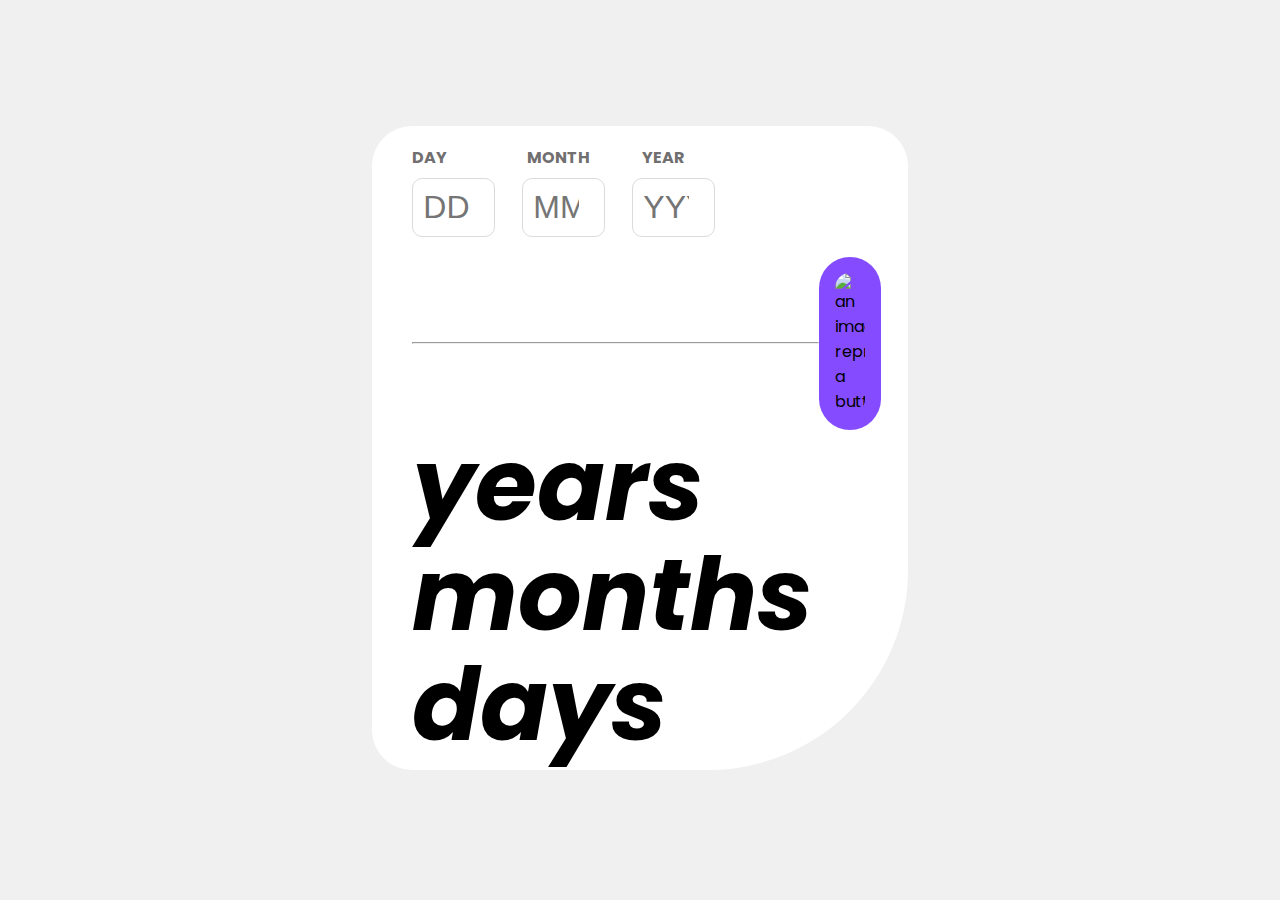
==== index.html @ 61ee2f87 "progress commit" ====
<!DOCTYPE html>
<html lang="en">
<head>
    <meta charset="UTF-8">
    <meta name="viewport" content="width=device-width, initial-scale=1.0">
    <title>Document</title>
    <style>
  @import url('https://fonts.googleapis.com/css2?family=Poppins:ital,wght@0,700;1,400;1,800&display=swap');
        :root{
            --purple: hsl(259, 100%, 65%);
            --big: 32px;
            --bigger: 100px;
            --off-white:hsl(0, 0%, 94%);
            --white:hsl(0, 0%, 100%);
            --Light-grey: hsl(0, 0%, 86%);
            --Smokey-grey: hsl(0, 1%, 44%);
            }
            body{
                background-color: var(--off-white);
                font-family: 'Poppins', sans-serif;
            }

        .main{
            background-color:var(--white) ;
            width: 40%;
            padding-left: 30px;
            border-radius: 40px;
            border-bottom-right-radius:200px;
            margin-left: auto;
            margin-right: auto;
            margin-top: 10%;
            margin-bottom: 10%;
        }
        #all{
            padding: 2%;
            width: 100%;
        }
        .container {
            width: 80%;
            color: var(--Smokey-grey);
        }

        .sectionA {
            display: grid;
            gap: 0;
            grid-template-columns: repeat(3,  1fr);
            width: 85% ;
        }
        form{
            display: flex;
            padding-bottom: 20px;
            justify-content: space-between;
            grid-column: span 3;
            width: 88%;
        }
        h4{
            width: 33%; 
            margin:0.5em ;
            margin-left: 0;
        }
        input{
            width: 20%;
            padding:10px ;
            border: 1px solid var(--Light-grey);
            border-radius: 10px;
            color: var(--Smokey-grey);
            font-size: var(--big); 
        }
        img{
            width: 6%;
            background-color: var(--purple) ;
            border-radius: 3em;
            padding: 1em;
        }
        .flex{
            display: flex;
            align-items: center;   
        }
        hr{
            width: 80%;
            margin: 0;
            padding: 0;
            color: var(--Light-grey);
            
        }
        .txt{
            font-size: var(--bigger);
            line-height: 1.1;


        }
        .text{
            color: var(--purple);
            font-size: var(--bigger);
            width: 100%;

        }
        p,strong, span{
            margin: 0;
            padding: 0;
            margin-bottom: 0;
        }
    </style>
</head>
<body>
    <div class="main">
      <div id="all">
            <div class="container"> 
                <div class="sectionA">
                    <h4 id="date">DAY</h4>
                    <h4 id="month">MONTH</h4>
                    <h4 id="year">YEAR</h4>
                    <form>
                        <input id="inputDD" type="number" min="1" max="31" placeholder="DD" required>
                        <input id="inputMM" type="number" min="1" max="12" placeholder="MM" required>
                        <input id="inputYY" type="number" min="1900" max="2023" placeholder="YYYY" required>
                    </form>
                    <span id="invalid"></span>
                    <span id="invalides"></span>
                    <span id="invalider"></span>
                </div> 
            </div>
            <div class="flex">
                <hr/>
                <img src="assets/images/icon-arrow.svg" class="btn" alt="an image representing a button"/>
            </div>
            <div class="txt">
                <p><i><strong><span id="yr" class="text">--</span> years</strong></i></p>
                <p><i><strong><span id="mnth" class="text">--</span> months</strong></i></p>
                <p><i><strong><span id="dy" class="text">--</span> days</strong></i></p>
            </div>

        </div>
    </div>
    <script src="index.js"></script>
</body>
</html>
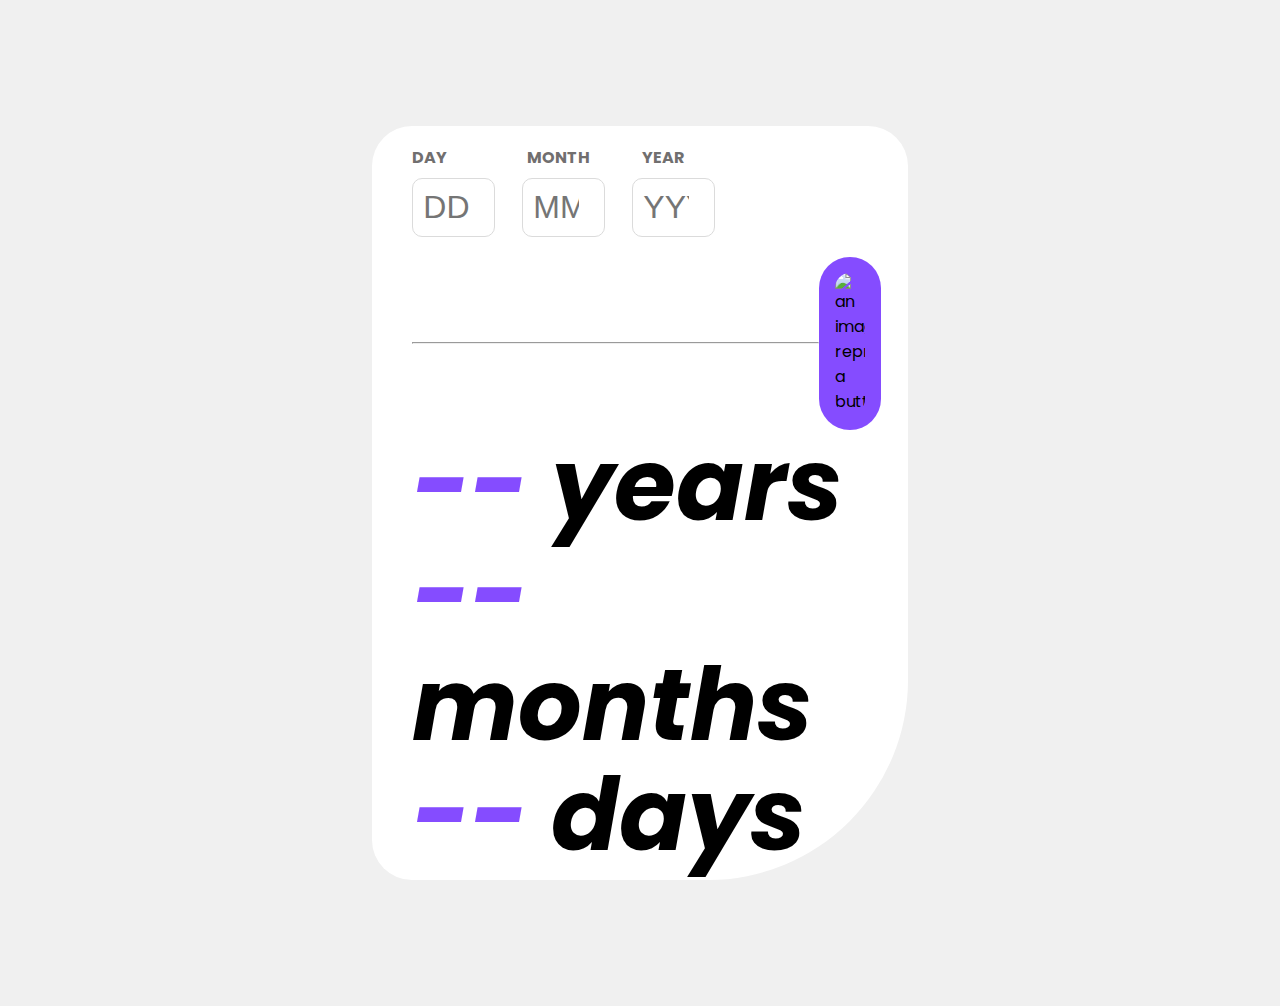
==== commit a71fc6a3: "progress commit" ====
--- a/index.html
+++ b/index.html
@@ -3,7 +3,7 @@
 <head>
     <meta charset="UTF-8">
     <meta name="viewport" content="width=device-width, initial-scale=1.0">
-    <title>Document</title>
+    <title>Age Calculator</title>
     <style>
   @import url('https://fonts.googleapis.com/css2?family=Poppins:ital,wght@0,700;1,400;1,800&display=swap');
         :root{
@@ -66,11 +66,29 @@
             color: var(--Smokey-grey);
             font-size: var(--big); 
         }
+
+        input:hover{
+            width: 20%;
+            padding:10px ;
+            border: 1px solid var(--purple);
+            border-radius: 10px;
+            color: black;
+            font-size: var(--big); 
+            cursor: pointer;
+        }
+
         img{
             width: 6%;
             background-color: var(--purple) ;
             border-radius: 3em;
             padding: 1em;
+        }
+        .btn:hover{
+            width: 6%;
+            background-color: black;
+            border-radius: 3em;
+            padding: 1em;
+            cursor: pointer;
         }
         .flex{
             display: flex;
@@ -111,9 +129,9 @@
                     <h4 id="month">MONTH</h4>
                     <h4 id="year">YEAR</h4>
                     <form>
-                        <input id="inputDD" type="number" min="1" max="31" placeholder="DD" required>
-                        <input id="inputMM" type="number" min="1" max="12" placeholder="MM" required>
-                        <input id="inputYY" type="number" min="1900" max="2023" placeholder="YYYY" required>
+                        <input id="inputDD" type="number" placeholder="DD" required>
+                        <input id="inputMM" type="number"  placeholder="MM" required>
+                        <input id="inputYY" type="number" placeholder="YYYY" required>
                     </form>
                     <span id="invalid"></span>
                     <span id="invalides"></span>
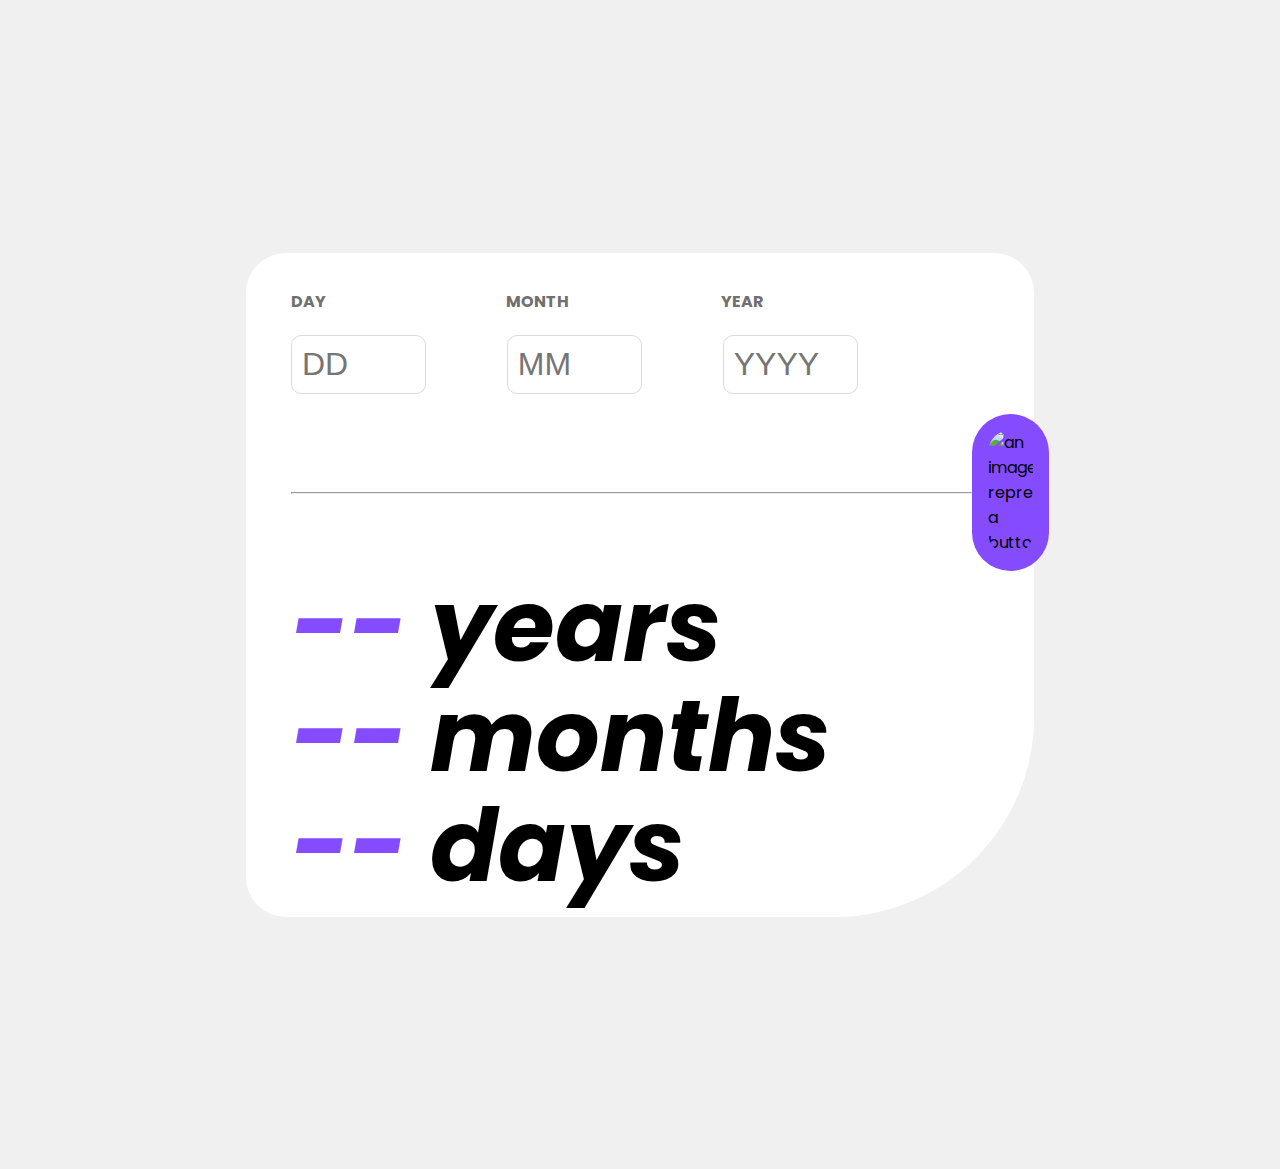
==== commit 28a15bc5: "progress commit" ====
--- a/index.html
+++ b/index.html
@@ -4,121 +4,7 @@
     <meta charset="UTF-8">
     <meta name="viewport" content="width=device-width, initial-scale=1.0">
     <title>Age Calculator</title>
-    <style>
-  @import url('https://fonts.googleapis.com/css2?family=Poppins:ital,wght@0,700;1,400;1,800&display=swap');
-        :root{
-            --purple: hsl(259, 100%, 65%);
-            --big: 32px;
-            --bigger: 100px;
-            --off-white:hsl(0, 0%, 94%);
-            --white:hsl(0, 0%, 100%);
-            --Light-grey: hsl(0, 0%, 86%);
-            --Smokey-grey: hsl(0, 1%, 44%);
-            }
-            body{
-                background-color: var(--off-white);
-                font-family: 'Poppins', sans-serif;
-            }
-
-        .main{
-            background-color:var(--white) ;
-            width: 40%;
-            padding-left: 30px;
-            border-radius: 40px;
-            border-bottom-right-radius:200px;
-            margin-left: auto;
-            margin-right: auto;
-            margin-top: 10%;
-            margin-bottom: 10%;
-        }
-        #all{
-            padding: 2%;
-            width: 100%;
-        }
-        .container {
-            width: 80%;
-            color: var(--Smokey-grey);
-        }
-
-        .sectionA {
-            display: grid;
-            gap: 0;
-            grid-template-columns: repeat(3,  1fr);
-            width: 85% ;
-        }
-        form{
-            display: flex;
-            padding-bottom: 20px;
-            justify-content: space-between;
-            grid-column: span 3;
-            width: 88%;
-        }
-        h4{
-            width: 33%; 
-            margin:0.5em ;
-            margin-left: 0;
-        }
-        input{
-            width: 20%;
-            padding:10px ;
-            border: 1px solid var(--Light-grey);
-            border-radius: 10px;
-            color: var(--Smokey-grey);
-            font-size: var(--big); 
-        }
-
-        input:hover{
-            width: 20%;
-            padding:10px ;
-            border: 1px solid var(--purple);
-            border-radius: 10px;
-            color: black;
-            font-size: var(--big); 
-            cursor: pointer;
-        }
-
-        img{
-            width: 6%;
-            background-color: var(--purple) ;
-            border-radius: 3em;
-            padding: 1em;
-        }
-        .btn:hover{
-            width: 6%;
-            background-color: black;
-            border-radius: 3em;
-            padding: 1em;
-            cursor: pointer;
-        }
-        .flex{
-            display: flex;
-            align-items: center;   
-        }
-        hr{
-            width: 80%;
-            margin: 0;
-            padding: 0;
-            color: var(--Light-grey);
-            
-        }
-        .txt{
-            font-size: var(--bigger);
-            line-height: 1.1;
-
-
-        }
-        .text{
-            color: var(--purple);
-            font-size: var(--bigger);
-            width: 100%;
-
-        }
-        p,strong, span{
-            margin: 0;
-            padding: 0;
-            margin-bottom: 0;
-        }
-    </style>
+    <link rel="stylesheet" href="style.css">
 </head>
 <body>
     <div class="main">
--- a/style.css
+++ b/style.css
@@ -0,0 +1,320 @@
+@import url('https://fonts.googleapis.com/css2?family=Poppins:ital,wght@0,700;1,400;1,800&display=swap');
+
+:root {
+    --purple: hsl(259, 100%, 65%);
+    --big: 32px;
+    --bigger: 100px;
+    --off-white: hsl(0, 0%, 94%);
+    --white: hsl(0, 0%, 100%);
+    --Light-grey: hsl(0, 0%, 86%);
+    --Smokey-grey: hsl(0, 1%, 44%);
+}
+
+body {
+    background-color: var(--off-white);
+    font-family: 'Poppins', sans-serif;
+}
+.main{
+    background-color:var(--white) ;
+    width: 40%;
+    padding-left: 30px;
+    border-radius: 40px;
+    border-bottom-right-radius:200px;
+    margin-left: auto;
+    margin-right: auto;
+    margin-top: 10%;
+    margin-bottom: 10%;
+
+}
+
+#all{
+    padding: 2%;
+    width: 100%;
+}
+
+.container {
+    width: 100%; /* Adjust width for responsiveness */
+    color: var(--Smokey-grey);
+}
+
+
+.sectionA {
+    display: grid;
+    gap: 0;
+    grid-template-columns: repeat(3,  1fr);
+    width: 85% ;
+}
+
+form {
+    display: flex;
+    padding-bottom: 20px;
+    justify-content: space-between;
+    grid-column: span 3;
+    width: 88%;
+}
+
+/* Adjust input width for responsiveness */
+input {
+    width: 20%;
+    padding: 10px;
+    border: 1px solid var(--Light-grey);
+    border-radius: 10px;
+    color: var(--Smokey-grey);
+    font-size: var(--big);
+}
+
+input:hover {
+    border: 1px solid var(--purple);
+    color: black;
+    cursor: pointer;
+}
+
+img{
+    width: 6%;
+    background-color: var(--purple) ;
+    border-radius: 3em;
+    padding: 1em;
+    -webkit-border-radius: 3em;
+    -moz-border-radius: 3em;
+    -ms-border-radius: 3em;
+    -o-border-radius: 3em;
+}
+.btn {
+    width: 6%;
+    /Adjustwidthforresponsiveness/background-color: var(--purple);
+    border-radius: 3em;
+    padding: 1em;
+    -webkit-border-radius: 3em;
+    -moz-border-radius: 3em;
+    -ms-border-radius: 3em;
+    -o-border-radius: 3em;
+}
+
+.btn:hover {
+    background-color: black;
+    cursor: pointer;
+}
+
+.flex {
+    display: flex;
+    align-items: center;
+}
+
+hr {
+    width: 100%;
+    margin: 0;
+    padding: 0;
+    color: var(--Light-grey);
+}
+
+.txt {
+    font-size: var(--bigger);
+    line-height: 1.1;
+}
+
+.text {
+    color: var(--purple);
+    font-size: var(--bigger);
+    width: 100%;
+}
+
+p,
+strong,
+span {
+    margin: 0;
+    padding: 0;
+    margin-bottom: 0;
+}
+
+/* Media Queries for Different Screen Sizes */
+
+/* Small Screens */
+@media (max-width: 576px) {
+    .main {
+        width: 90%;
+        height: 70vh; /* Increase height for smaller screens */
+        margin: 20% auto;
+    }
+
+    form{
+        display: flex;
+        padding-bottom: 20px;
+        justify-content: space-between;
+        grid-column: span 3;
+        width: 100%;
+    }
+
+    h4 {
+        width: 100%;
+        margin:0.5em ;
+        margin-left: 0;
+    }
+    
+    input{
+        width: 40%;
+        padding:10px ;
+        border: 1px solid var(--Light-grey);
+        border-radius: 10px;
+        color: var(--Smokey-grey);
+        font-size: var(--big);
+        -webkit-border-radius:;
+        -moz-border-radius:;
+        -ms-border-radius:;
+        -o-border-radius:;
+}
+    /* Adjust font sizes for smaller screens */
+    .txt,
+    .text {
+        font-size: 60px;
+    }
+
+    /* Adjust font size for smaller screens */
+    .sectionA h4 {
+        width: 100%;
+    }
+}
+
+@media (min-width: 577px) and (max-width: 840px) {
+    .main {
+        width: 90%;
+        height: 80vh; /* Increase height for smaller screens */
+        margin: 20% auto;
+    }
+
+    form{
+        display: flex;
+        padding-bottom: 20px;
+        justify-content: space-between;
+        grid-column: span 3;
+        width: 90%;
+        margin-left: auto;
+        margin-right: auto;
+    }
+
+    /* Adjust font sizes for smaller screens */
+  
+    .txt,
+    .text {
+        font-size: 80px;
+    }
+
+    /* Adjust font size for smaller screens */
+    
+        .sectionA {
+            display: grid;
+            gap: 0;
+            grid-template-columns: repeat(3,  1fr);
+            width: 85% ;
+            margin-left: 10px;
+            margin-right: auto;
+        }
+    
+    h4 {
+        width: 65%;
+        margin:0.5em ;
+        margin-left: auto;
+        margin-right: auto;
+    }
+}
+
+
+@media (min-width: 1096px) and (max-width: 1496px) {
+    .main {
+        width: 60%;
+        height: auto; /* Increase height for smaller screens */
+        margin: 20% auto;
+    }
+
+    /* Adjust font sizes for smaller screens */
+  
+    .txt,
+    .text {
+        font-size: var(--bigger);
+    }
+
+    /* Adjust font size for smaller screens */
+    .sectionA h4 {
+        width: 100%;
+    }
+}
+
+
+
+/* Large Screens */
+@media (min-width: 840px) and (max-width:1096px) {
+    /* Additional styles for large screens */
+    .main{
+        background-color:var(--white) ;
+        width: 80%;
+        padding-left: 30px;
+        border-radius: 40px;
+        border-bottom-right-radius:200px;
+        margin-left: auto;
+        margin-right: auto;
+        margin-top: 10%;
+        margin-bottom: 10%;
+        height: 60vh;
+        padding-bottom: 0;
+        -webkit-border-radius:;
+        -moz-border-radius:;
+        -ms-border-radius:;
+        -o-border-radius:;
+}
+    #all{
+        padding: 2%;
+        width: 100%;
+    }
+    .container {
+        width: 80%;
+        color: var(--Smokey-grey);
+    }
+    
+    .sectionA {
+        display: grid;
+        gap: 0;
+        grid-template-columns: repeat(3,  1fr);
+        width: 85% ;
+    }
+    form{
+        display: flex;
+        padding-bottom: 20px;
+        justify-content: space-between;
+        grid-column: span 3;
+        width: 88%;
+    }
+
+    input{
+        width: 20%;
+        padding:10px ;
+        border: 1px solid var(--Light-grey);
+        border-radius: 10px;
+        color: var(--Smokey-grey);
+        font-size: var(--big);
+        -webkit-border-radius:;
+        -moz-border-radius:;
+        -ms-border-radius:;
+        -o-border-radius:;
+}
+    /* Adjust font sizes for large screens */
+
+    
+    .txt,
+    .text {
+        font-size: 90px;
+    }
+    input{
+        font-size: var(--big);
+    }
+    h4{
+        width: 33%; 
+        margin:0.5em ;
+        margin-left: 0;
+    }
+    
+    img{
+        width: 2%;
+        background-color: var(--purple) ;
+        border-radius: 3em;
+        padding: 1em;
+    }
+}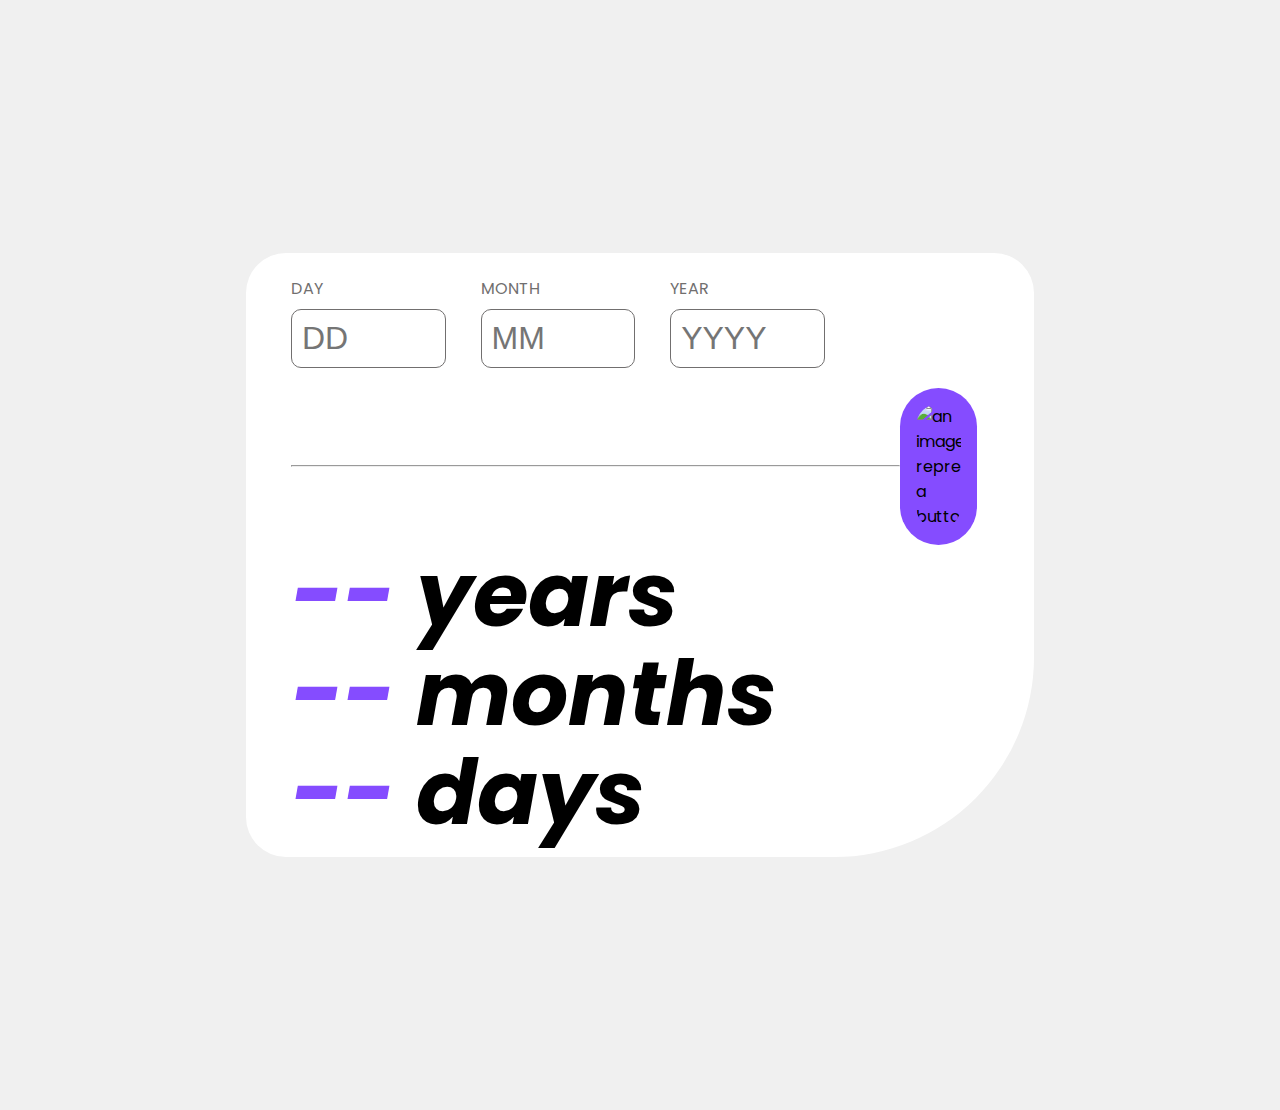
==== commit eb162422: "progress commit" ====
--- a/index.html
+++ b/index.html
@@ -9,21 +9,21 @@
 <body>
     <div class="main">
       <div id="all">
-            <div class="container"> 
-                <div class="sectionA">
-                    <h4 id="date">DAY</h4>
-                    <h4 id="month">MONTH</h4>
-                    <h4 id="year">YEAR</h4>
-                    <form>
-                        <input id="inputDD" type="number" placeholder="DD" required>
-                        <input id="inputMM" type="number"  placeholder="MM" required>
-                        <input id="inputYY" type="number" placeholder="YYYY" required>
-                    </form>
-                    <span id="invalid"></span>
-                    <span id="invalides"></span>
-                    <span id="invalider"></span>
-                </div> 
+        <div class="container"> 
+            <div class="sectionA">
+                <form>
+                    <label for="inputDD">DAY</label>
+                    <label for="inputMM">MONTH</label>
+                    <label for="inputYY">YEAR</label>
+                    <input id="inputDD" class="input inputError" type="number" min="1" max="31" maxlength="2" minlength="2" placeholder="DD" required>
+                    <input id="inputMM" class="input inputError" type="number" min="1" max="12" maxlength="2" minlength="2" placeholder="MM" required>
+                    <input id="inputYY" class="input inputError" type="number" min="1900" max="2023" maxlength="4" minlength="4" placeholder="YYYY" required>
+                </form>
+                <span id="invalid" class="span"></span>
+                <span id="invalides" class="span"></span>
+                <span id="invalider" class="span"></span>
             </div>
+        </div>
             <div class="flex">
                 <hr/>
                 <img src="assets/images/icon-arrow.svg" class="btn" alt="an image representing a button"/>
--- a/style.css
+++ b/style.css
@@ -3,7 +3,7 @@
 :root {
     --purple: hsl(259, 100%, 65%);
     --big: 32px;
-    --bigger: 100px;
+    --bigger: 90px;
     --off-white: hsl(0, 0%, 94%);
     --white: hsl(0, 0%, 100%);
     --Light-grey: hsl(0, 0%, 86%);
@@ -33,7 +33,7 @@
 }
 
 .container {
-    width: 100%; /* Adjust width for responsiveness */
+    width: 100%; 
     color: var(--Smokey-grey);
 }
 
@@ -42,25 +42,42 @@
     display: grid;
     gap: 0;
     grid-template-columns: repeat(3,  1fr);
-    width: 85% ;
+    width: 76%;
 }
 
 form {
-    display: flex;
+    display: grid;
+    grid-template-columns: repeat(3, 1fr);
     padding-bottom: 20px;
     justify-content: space-between;
     grid-column: span 3;
-    width: 88%;
-}
-
-/* Adjust input width for responsiveness */
-input {
-    width: 20%;
-    padding: 10px;
+    place-items: start;
+    width: 100%;
+}
+
+label{
+    width: max(33%); 
+    margin:0.5em 0;
+    
+}
+
+.input{
+    width: 70%;
+    padding:10px ;
     border: 1px solid var(--Light-grey);
     border-radius: 10px;
     color: var(--Smokey-grey);
     font-size: var(--big);
+    -webkit-border-radius: 10px;
+    -moz-border-radius: 10px;
+    -ms-border-radius: 10px;
+    -o-border-radius: 10px;
+}
+
+h4{
+    width: 10%; 
+    margin:0.5em ;
+    margin-left: 0;
 }
 
 input:hover {
@@ -68,10 +85,17 @@
     color: black;
     cursor: pointer;
 }
-
-img{
+.input:active {
+    border: 1.5px solid var(--purple);
+}
+
+.inputError{
+    border: 1px solid var(--Smokey-grey);
+}
+
+.btn {
     width: 6%;
-    background-color: var(--purple) ;
+    background-color: var(--purple);
     border-radius: 3em;
     padding: 1em;
     -webkit-border-radius: 3em;
@@ -79,16 +103,6 @@
     -ms-border-radius: 3em;
     -o-border-radius: 3em;
 }
-.btn {
-    width: 6%;
-    /Adjustwidthforresponsiveness/background-color: var(--purple);
-    border-radius: 3em;
-    padding: 1em;
-    -webkit-border-radius: 3em;
-    -moz-border-radius: 3em;
-    -ms-border-radius: 3em;
-    -o-border-radius: 3em;
-}
 
 .btn:hover {
     background-color: black;
@@ -101,7 +115,7 @@
 }
 
 hr {
-    width: 100%;
+    width: 80%;
     margin: 0;
     padding: 0;
     color: var(--Light-grey);
@@ -126,46 +140,77 @@
     margin-bottom: 0;
 }
 
+.span{
+    color: var(--Light-red);
+}
 /* Media Queries for Different Screen Sizes */
 
 /* Small Screens */
 @media (max-width: 576px) {
     .main {
         width: 90%;
-        height: 70vh; /* Increase height for smaller screens */
-        margin: 20% auto;
-    }
-
-    form{
-        display: flex;
-        padding-bottom: 20px;
-        justify-content: space-between;
-        grid-column: span 3;
-        width: 100%;
-    }
+        height: auto;
+        margin: 25% auto;
+        border-radius: 40px;
+        border-bottom-right-radius:100px;
+
+}
+
+form {
+    display: grid;
+    grid-template-columns: repeat(3, 1fr);
+    padding-bottom: 20px;
+    justify-content: space-between;
+    grid-column: span 3;
+    place-items: start;
+    width: 100%;
+}
+
+label{
+    width: max(33%); 
+    margin:0.5em 0;
+    
+}
 
     h4 {
-        width: 100%;
-        margin:0.5em ;
+        width: 20%;
+        margin:0.8em ;
         margin-left: 0;
     }
     
     input{
-        width: 40%;
+        width: 20%;
         padding:10px ;
         border: 1px solid var(--Light-grey);
         border-radius: 10px;
         color: var(--Smokey-grey);
-        font-size: var(--big);
-        -webkit-border-radius:;
-        -moz-border-radius:;
-        -ms-border-radius:;
-        -o-border-radius:;
+        font-size: 20px;
+        -webkit-border-radius: 10px;
+        -moz-border-radius: 10px;
+        -ms-border-radius: 10px;
+        -o-border-radius: 10px;
+}
+.flex {
+    display: flex;
+    flex-direction: column;
+    align-items: center;
+    line-height: -1px;
+}
+hr {
+    width: 80%;
+    margin: 0;
+    padding: 0;
+    color: var(--Light-grey);
+}
+
+img{
+    top: 30px;
 }
     /* Adjust font sizes for smaller screens */
     .txt,
     .text {
-        font-size: 60px;
+        font-size: 50px;
+        
     }
 
     /* Adjust font size for smaller screens */
@@ -177,18 +222,24 @@
 @media (min-width: 577px) and (max-width: 840px) {
     .main {
         width: 90%;
-        height: 80vh; /* Increase height for smaller screens */
+        height: auto; /* Increase height for smaller screens */
         margin: 20% auto;
     }
 
-    form{
-        display: flex;
+    form {
+        display: grid;
+        grid-template-columns: repeat(3, 1fr);
         padding-bottom: 20px;
         justify-content: space-between;
         grid-column: span 3;
-        width: 90%;
-        margin-left: auto;
-        margin-right: auto;
+        place-items: start;
+        width: 100%;
+    }
+    
+    label{
+        width: max(33%); 
+        margin:0.5em 0;
+        
     }
 
     /* Adjust font sizes for smaller screens */
@@ -204,7 +255,7 @@
             display: grid;
             gap: 0;
             grid-template-columns: repeat(3,  1fr);
-            width: 85% ;
+            width: 75% ;
             margin-left: 10px;
             margin-right: auto;
         }
@@ -215,6 +266,13 @@
         margin-left: auto;
         margin-right: auto;
     }
+
+    hr {
+        width: 80%;
+        margin: 0;
+        padding: 0;
+        color: var(--Light-grey);
+    }
 }
 
 
@@ -233,16 +291,21 @@
     }
 
     /* Adjust font size for smaller screens */
-    .sectionA h4 {
-        width: 100%;
-    }
-}
-
-
-
-/* Large Screens */
+    .sectionA {
+        width: 75%;
+    }
+
+    hr {
+        width: 80%;
+        margin: 0;
+        padding: 0;
+        color: var(--Light-grey);
+    }
+    
+}
+
+
 @media (min-width: 840px) and (max-width:1096px) {
-    /* Additional styles for large screens */
     .main{
         background-color:var(--white) ;
         width: 80%;
@@ -253,12 +316,8 @@
         margin-right: auto;
         margin-top: 10%;
         margin-bottom: 10%;
-        height: 60vh;
+        height: auto;
         padding-bottom: 0;
-        -webkit-border-radius:;
-        -moz-border-radius:;
-        -ms-border-radius:;
-        -o-border-radius:;
 }
     #all{
         padding: 2%;
@@ -273,14 +332,22 @@
         display: grid;
         gap: 0;
         grid-template-columns: repeat(3,  1fr);
-        width: 85% ;
-    }
-    form{
-        display: flex;
+        width: 75% ;
+    }
+    form {
+        display: grid;
+        grid-template-columns: repeat(3, 1fr);
         padding-bottom: 20px;
         justify-content: space-between;
         grid-column: span 3;
-        width: 88%;
+        place-items: start;
+        width: 100%;
+    }
+    
+    label{
+        width: max(33%); 
+        margin:0.5em 0;
+        
     }
 
     input{
@@ -290,14 +357,11 @@
         border-radius: 10px;
         color: var(--Smokey-grey);
         font-size: var(--big);
-        -webkit-border-radius:;
-        -moz-border-radius:;
-        -ms-border-radius:;
-        -o-border-radius:;
-}
-    /* Adjust font sizes for large screens */
-
-    
+        -webkit-border-radius: 10px;
+        -moz-border-radius: 10px;
+        -ms-border-radius: 10px;
+        -o-border-radius: 10px;
+}
     .txt,
     .text {
         font-size: 90px;
@@ -310,7 +374,12 @@
         margin:0.5em ;
         margin-left: 0;
     }
-    
+    hr {
+        width: 80%;
+        margin: 0;
+        padding: 0;
+        color: var(--Light-grey);
+    }
     img{
         width: 2%;
         background-color: var(--purple) ;
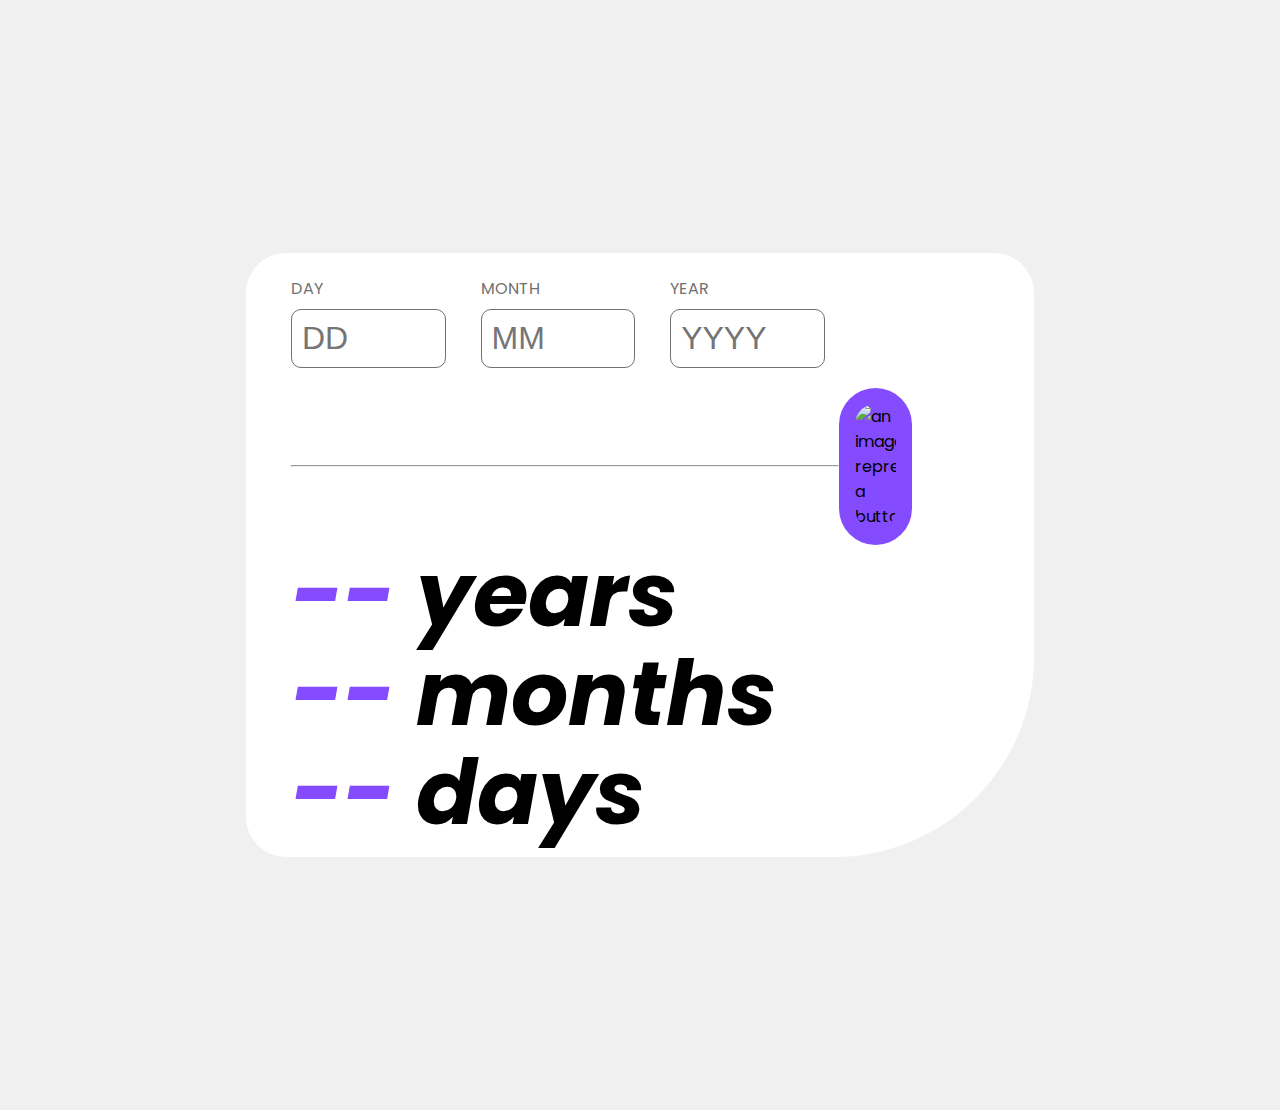
==== commit 63b7c81a: "progress commit" ====
--- a/index.html
+++ b/index.html
@@ -9,31 +9,30 @@
 <body>
     <div class="main">
       <div id="all">
-        <div class="container"> 
-            <div class="sectionA">
-                <form>
-                    <label for="inputDD">DAY</label>
-                    <label for="inputMM">MONTH</label>
-                    <label for="inputYY">YEAR</label>
-                    <input id="inputDD" class="input inputError" type="number" min="1" max="31" maxlength="2" minlength="2" placeholder="DD" required>
-                    <input id="inputMM" class="input inputError" type="number" min="1" max="12" maxlength="2" minlength="2" placeholder="MM" required>
-                    <input id="inputYY" class="input inputError" type="number" min="1900" max="2023" maxlength="4" minlength="4" placeholder="YYYY" required>
-                </form>
-                <span id="invalid" class="span"></span>
-                <span id="invalides" class="span"></span>
-                <span id="invalider" class="span"></span>
+            <div class="container"> 
+                <div class="sectionA">
+                    <form>
+                        <label for="inputDD">DAY</label>
+                        <label for="inputMM">MONTH</label>
+                        <label for="inputYY">YEAR</label>
+                        <input id="inputDD" class="input inputError" type="number" min="1" max="31" maxlength="2" minlength="2" placeholder="DD" required>
+                        <input id="inputMM" class="input inputError" type="number" min="1" max="12" maxlength="2" minlength="2" placeholder="MM" required>
+                        <input id="inputYY" class="input inputError" type="number" min="1900" max="2023" maxlength="4" minlength="4" placeholder="YYYY" required>
+                    </form>
+                    <span id="invalid" class="span"></span>
+                    <span id="invalides" class="span"></span>
+                    <span id="invalider" class="span"></span>
+                </div>
             </div>
-        </div>
-            <div class="flex">
-                <hr/>
-                <img src="assets/images/icon-arrow.svg" class="btn" alt="an image representing a button"/>
-            </div>
-            <div class="txt">
-                <p><i><strong><span id="yr" class="text">--</span> years</strong></i></p>
-                <p><i><strong><span id="mnth" class="text">--</span> months</strong></i></p>
-                <p><i><strong><span id="dy" class="text">--</span> days</strong></i></p>
-            </div>
-
+                <div class="flex">
+                    <hr/>
+                    <img src="assets/images/icon-arrow.svg" class="btn" alt="an image representing a button"/>
+                </div>
+                <div class="txt">
+                    <p><i><strong><span id="yr" class="text">--</span> years</strong></i></p>
+                    <p><i><strong><span id="mnth" class="text">--</span> months</strong></i></p>
+                    <p><i><strong><span id="dy" class="text">--</span> days</strong></i></p>
+                </div>
         </div>
     </div>
     <script src="index.js"></script>
--- a/style.css
+++ b/style.css
@@ -110,14 +110,15 @@
 }
 
 .flex {
+    width: 90%;
+    margin: 0;
     display: flex;
+    
     align-items: center;
 }
 
 hr {
-    width: 80%;
-    margin: 0;
-    padding: 0;
+    width: 100%;
     color: var(--Light-grey);
 }
 
@@ -153,9 +154,37 @@
         margin: 25% auto;
         border-radius: 40px;
         border-bottom-right-radius:100px;
-
-}
-
+    
+}
+
+.flex {
+    display: flex;
+    position: relative;
+    justify-content: center;
+    /* align-items: center; */
+    height: 55px;
+}
+
+
+hr {
+    display: block;
+    position: absolute;
+    align-self: center;
+    width: 100%;
+    margin: 0;
+    padding: 0;
+    color: var(--Light-grey);
+}
+
+img{
+    position: absolute;
+    top: 0;
+}
+
+.all{
+    width: 70%;
+    margin-left: 80px;
+}
 form {
     display: grid;
     grid-template-columns: repeat(3, 1fr);
@@ -189,22 +218,6 @@
         -moz-border-radius: 10px;
         -ms-border-radius: 10px;
         -o-border-radius: 10px;
-}
-.flex {
-    display: flex;
-    flex-direction: column;
-    align-items: center;
-    line-height: -1px;
-}
-hr {
-    width: 80%;
-    margin: 0;
-    padding: 0;
-    color: var(--Light-grey);
-}
-
-img{
-    top: 30px;
 }
     /* Adjust font sizes for smaller screens */
     .txt,
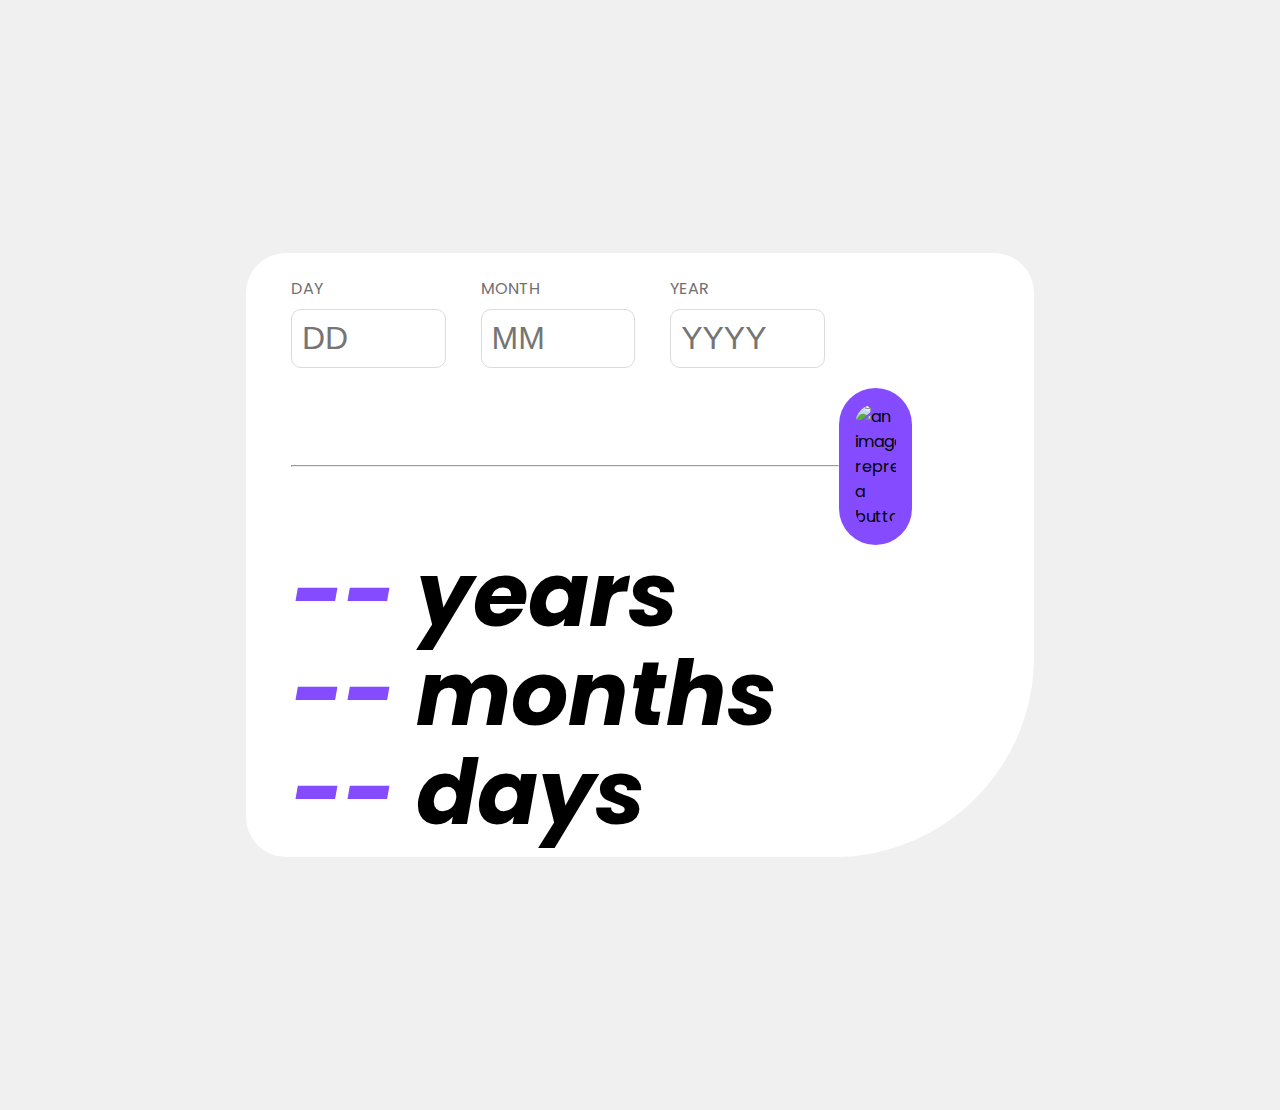
==== commit 512e77cd: "progress commit" ====
--- a/index.html
+++ b/index.html
@@ -15,9 +15,9 @@
                         <label for="inputDD">DAY</label>
                         <label for="inputMM">MONTH</label>
                         <label for="inputYY">YEAR</label>
-                        <input id="inputDD" class="input inputError" type="number" min="1" max="31" maxlength="2" minlength="2" placeholder="DD" required>
-                        <input id="inputMM" class="input inputError" type="number" min="1" max="12" maxlength="2" minlength="2" placeholder="MM" required>
-                        <input id="inputYY" class="input inputError" type="number" min="1900" max="2023" maxlength="4" minlength="4" placeholder="YYYY" required>
+                        <input id="inputDD" class="input " type="number" min="1" max="31" maxlength="2" minlength="2" placeholder="DD" required>
+                        <input id="inputMM" class="input " type="number" min="1" max="12" maxlength="2" minlength="2" placeholder="MM" required>
+                        <input id="inputYY" class="input " type="number" min="1900" max="2023" maxlength="4" minlength="4" placeholder="YYYY" required>
                     </form>
                     <span id="invalid" class="span"></span>
                     <span id="invalides" class="span"></span>
@@ -29,9 +29,9 @@
                     <img src="assets/images/icon-arrow.svg" class="btn" alt="an image representing a button"/>
                 </div>
                 <div class="txt">
-                    <p><i><strong><span id="yr" class="text">--</span> years</strong></i></p>
-                    <p><i><strong><span id="mnth" class="text">--</span> months</strong></i></p>
-                    <p><i><strong><span id="dy" class="text">--</span> days</strong></i></p>
+                    <p class="age-value-animation1 age-value-animation"><i><strong><span id="yr" class="text">--</span> years</strong></i></p>
+                    <p class="age-value-animation1 age-value-animation"><i><strong><span id="mnth" class="text">--</span> months</strong></i></p>
+                    <p class="age-value-animation1 age-value-animation"><i><strong><span id="dy" class="text">--</span> days</strong></i></p>
                 </div>
         </div>
     </div>
--- a/style.css
+++ b/style.css
@@ -1,5 +1,4 @@
 @import url('https://fonts.googleapis.com/css2?family=Poppins:ital,wght@0,700;1,400;1,800&display=swap');
-
 :root {
     --purple: hsl(259, 100%, 65%);
     --big: 32px;
@@ -8,6 +7,7 @@
     --white: hsl(0, 0%, 100%);
     --Light-grey: hsl(0, 0%, 86%);
     --Smokey-grey: hsl(0, 1%, 44%);
+    --Light-red: hsl(0, 100%, 67%);
 }
 
 body {
@@ -85,6 +85,15 @@
     color: black;
     cursor: pointer;
 }
+
+.input:focus {
+    border: 1px solid var(--purple);
+    color: black;
+    box-shadow: 0 0 5px var(--purple); 
+    font-weight: bold;
+    outline: none; 
+}
+
 .input:active {
     border: 1.5px solid var(--purple);
 }
@@ -98,10 +107,10 @@
     background-color: var(--purple);
     border-radius: 3em;
     padding: 1em;
-    -webkit-border-radius: 3em;
-    -moz-border-radius: 3em;
-    -ms-border-radius: 3em;
-    -o-border-radius: 3em;
+    /* -webkit-border-radius:;
+    -moz-border-radius:;
+    -ms-border-radius:;
+    -o-border-radius:; */
 }
 
 .btn:hover {
@@ -132,6 +141,24 @@
     font-size: var(--bigger);
     width: 100%;
 }
+
+  
+@keyframes countUp {
+    from {
+      opacity: 0;
+      transform: translateY(20px);
+    }
+    to {
+      opacity: 1;
+      transform: translateY(0);
+    }
+  }
+  
+  .age-value-animation {
+    animation: countUp 5s ease forwards; /* Adjust duration as needed */
+  }
+
+
 
 p,
 strong,
@@ -143,30 +170,41 @@
 
 .span{
     color: var(--Light-red);
-}
+    font-style: italic;
+    font-size: small;
+}
+
 /* Media Queries for Different Screen Sizes */
 
-/* Small Screens */
 @media (max-width: 576px) {
     .main {
         width: 90%;
         height: auto;
         margin: 25% auto;
-        border-radius: 40px;
+        border-radius: 20px;
         border-bottom-right-radius:100px;
-    
-}
-
-.flex {
+        /*-webkit-border-radius: 20px;
+        -moz-border-radius: 20px;
+        -ms-border-radius: 20px;
+        -o-border-radius: 20px;
+        -webkit-border-radius: 20px;*/
+}
+.container{
+    width: 100%;
+}
+.sectionA{
+    width: 90%;
+}
+
+    .flex {
     display: flex;
     position: relative;
     justify-content: center;
-    /* align-items: center; */
     height: 55px;
-}
-
-
-hr {
+    }
+
+
+    hr {
     display: block;
     position: absolute;
     align-self: center;
@@ -174,79 +212,82 @@
     margin: 0;
     padding: 0;
     color: var(--Light-grey);
-}
-
-img{
+    }
+
+    img{
     position: absolute;
     top: 0;
-}
-
-.all{
-    width: 70%;
-    margin-left: 80px;
-}
-form {
+    }
+  
+    form {
     display: grid;
     grid-template-columns: repeat(3, 1fr);
     padding-bottom: 20px;
-    justify-content: space-between;
+    justify-content: space-evenly;
     grid-column: span 3;
     place-items: start;
     width: 100%;
-}
-
-label{
+    margin-left: auto;
+    margin-right: auto;
+    align-content: center;
+    }
+
+    label{
     width: max(33%); 
     margin:0.5em 0;
-    
-}
-
-    h4 {
-        width: 20%;
-        margin:0.8em ;
-        margin-left: 0;
-    }
-    
+
+    }
+
     input{
-        width: 20%;
-        padding:10px ;
-        border: 1px solid var(--Light-grey);
-        border-radius: 10px;
-        color: var(--Smokey-grey);
-        font-size: 20px;
-        -webkit-border-radius: 10px;
-        -moz-border-radius: 10px;
-        -ms-border-radius: 10px;
-        -o-border-radius: 10px;
-}
-    /* Adjust font sizes for smaller screens */
+    width: 12%;
+    padding:5px;
+    border: 1px solid var(--Light-grey);
+    border-radius:5px;
+    color: var(--Smokey-grey);
+    font-size: 4px;
+    /* -webkit-border-radius:;
+    -moz-border-radius:;
+    -ms-border-radius:;
+    -o-border-radius:; */
+}
+
     .txt,
     .text {
-        font-size: 50px;
-        
-    }
-
-    /* Adjust font size for smaller screens */
-    .sectionA h4 {
-        width: 100%;
-    }
+    font-size: 50px;
+    }
+
+
 }
 
 @media (min-width: 577px) and (max-width: 840px) {
     .main {
         width: 90%;
-        height: auto; /* Increase height for smaller screens */
-        margin: 20% auto;
+        height: auto;
+        margin: 25% auto;
+        border-radius: 20px;
+        border-bottom-right-radius:100px;
+        /* -webkit-border-radius: 20px;
+        -moz-border-radius: 20px;
+        -ms-border-radius: 20px;
+        -o-border-radius: 20px; */
+}
+    .container {
+        width: 100%;
+    }
+    .sectionA {
+        width: 90%;
     }
 
     form {
         display: grid;
         grid-template-columns: repeat(3, 1fr);
         padding-bottom: 20px;
-        justify-content: space-between;
+        justify-content: space-evenly;
         grid-column: span 3;
         place-items: start;
         width: 100%;
+        margin-left: auto;
+        margin-right: auto;
     }
     
     label{
@@ -254,24 +295,11 @@
         margin:0.5em 0;
         
     }
-
-    /* Adjust font sizes for smaller screens */
   
     .txt,
     .text {
         font-size: 80px;
     }
-
-    /* Adjust font size for smaller screens */
-    
-        .sectionA {
-            display: grid;
-            gap: 0;
-            grid-template-columns: repeat(3,  1fr);
-            width: 75% ;
-            margin-left: 10px;
-            margin-right: auto;
-        }
     
     h4 {
         width: 65%;
@@ -292,18 +320,15 @@
 @media (min-width: 1096px) and (max-width: 1496px) {
     .main {
         width: 60%;
-        height: auto; /* Increase height for smaller screens */
+        height: auto; 
         margin: 20% auto;
     }
 
-    /* Adjust font sizes for smaller screens */
-  
     .txt,
     .text {
         font-size: var(--bigger);
     }
 
-    /* Adjust font size for smaller screens */
     .sectionA {
         width: 75%;
     }
